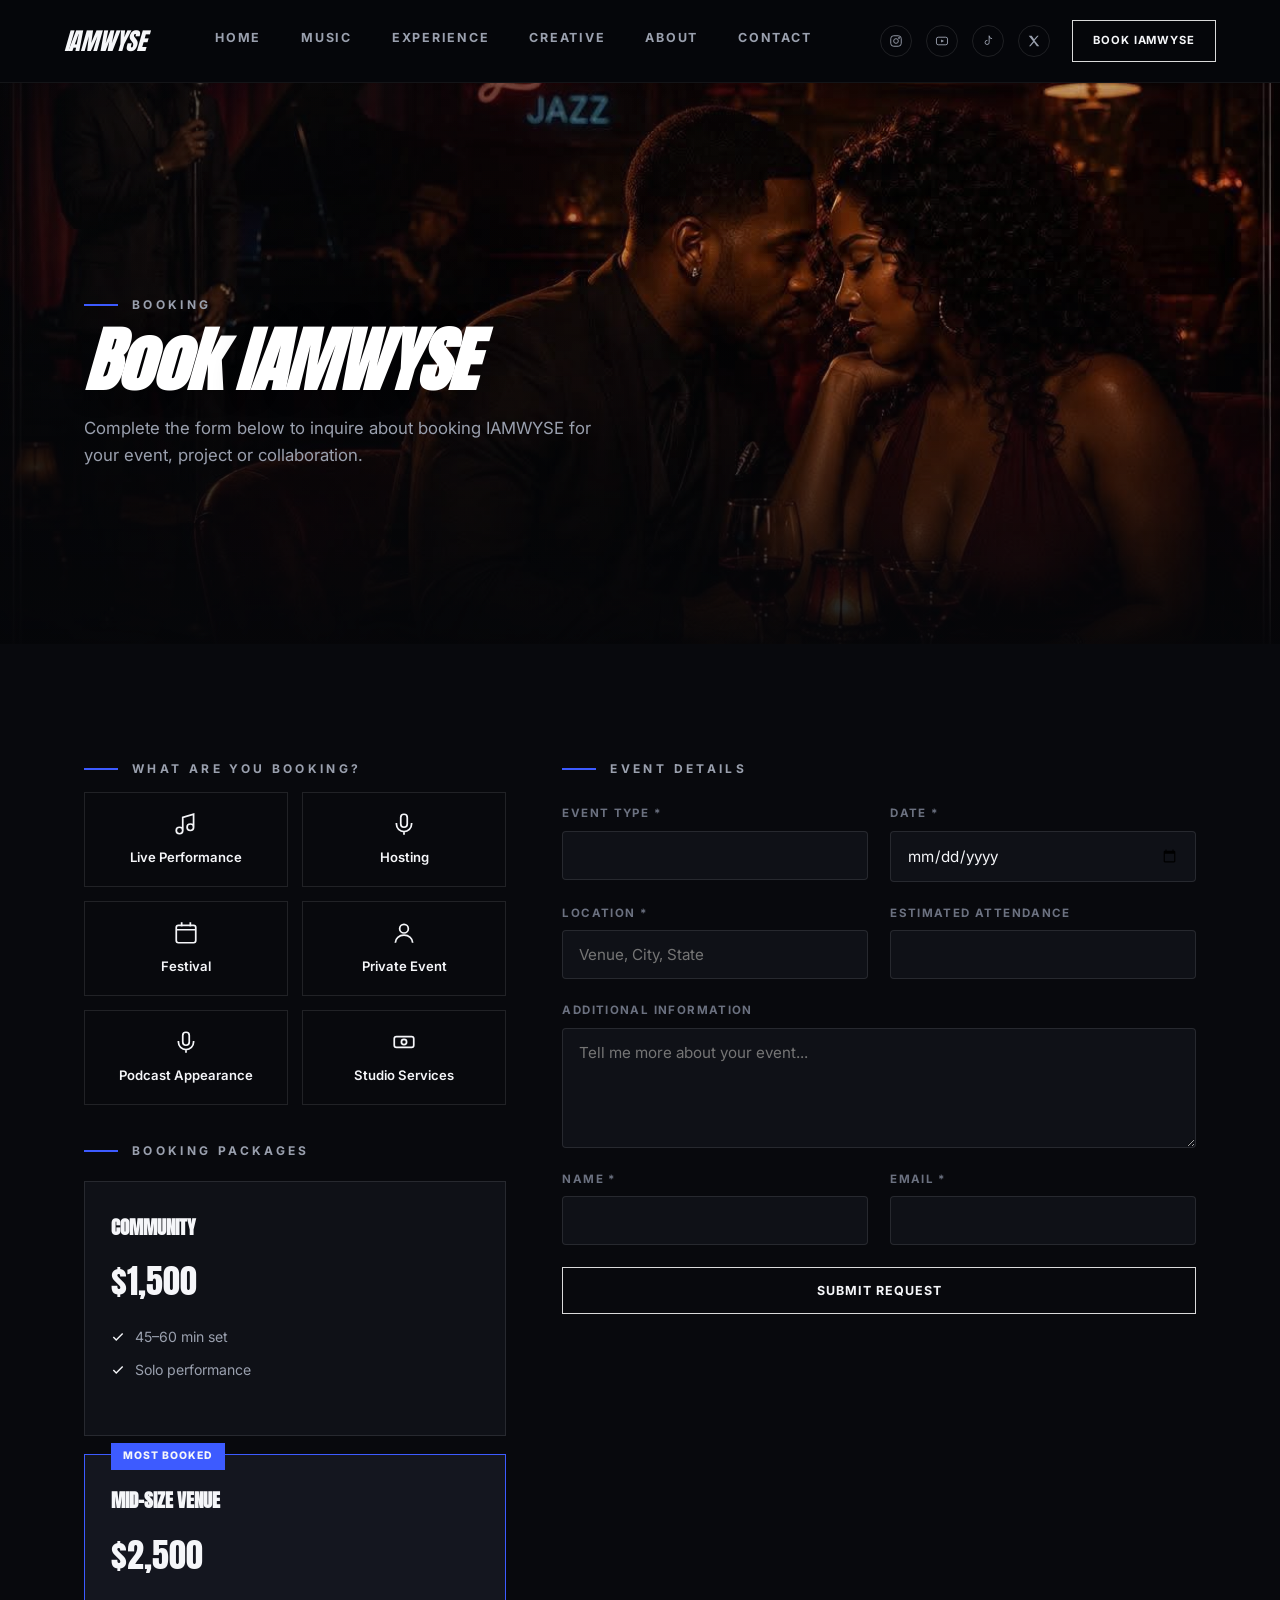
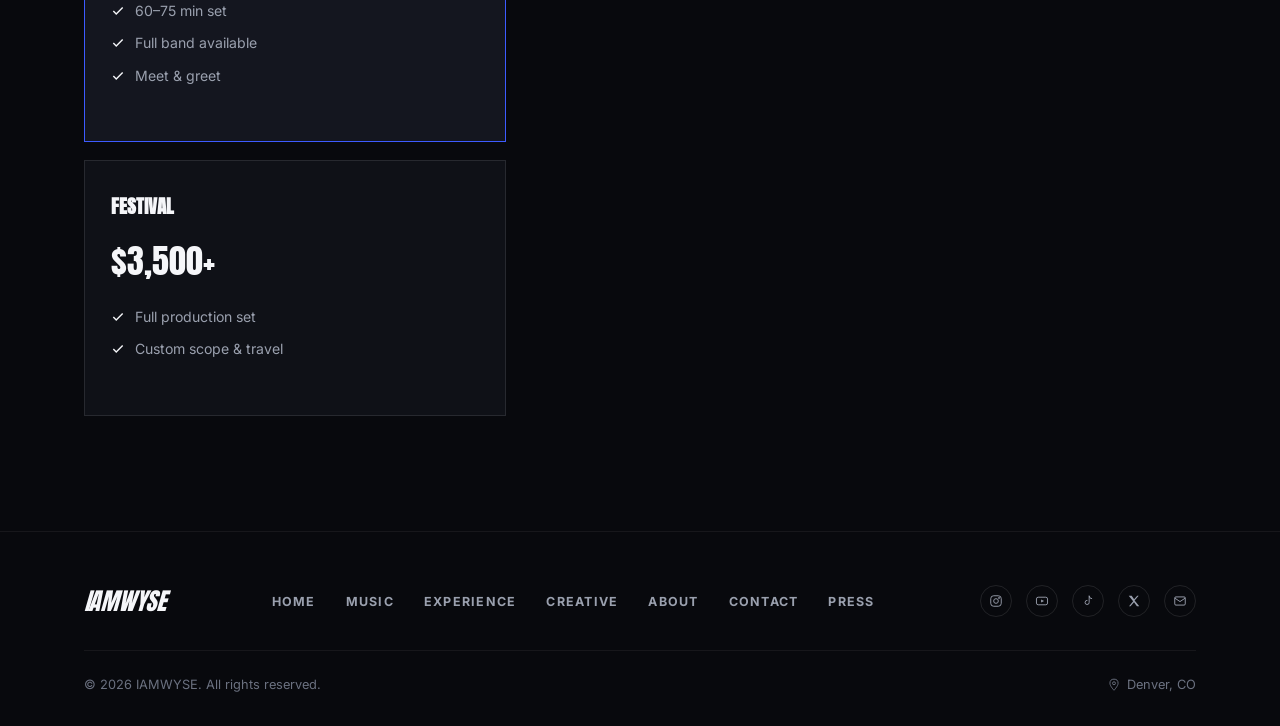
==== book.html @ 58790335 "Initial commit: IAMWYSE artist website Static multi-page site (Home, Music, About, Experience, Creat" ====
<!doctype html>
<html lang="en">
<head>
<meta charset="UTF-8">
<meta name="viewport" content="width=device-width, initial-scale=1.0">
<title>Book IAMWYSE</title>
<meta name="description" content="Complete the form to inquire about booking IAMWYSE for your event, project or collaboration.">
<link rel="preconnect" href="https://fonts.googleapis.com">
<link rel="preconnect" href="https://fonts.gstatic.com" crossorigin>
<link href="https://fonts.googleapis.com/css2?family=Anton&family=Permanent+Marker&family=Inter:wght@400;500;600;700;800&display=swap" rel="stylesheet">
<link rel="stylesheet" href="css/style.css">
<style>:root{--photo-filter: contrast(1.08) saturate(0.85) brightness(0.92) sepia(0.05);}</style>
</head>
<body>

<header class="site-header">
  <a href="index.html" class="logo">IAMWYSE</a>
  <nav class="nav-primary">
    <a href="index.html">Home</a>
    <a href="music.html">Music</a>
    <a href="experience.html">Experience</a>
    <a href="creative.html">Creative</a>
    <a href="about.html">About</a>
    <a href="contact.html">Contact</a>
  </nav>
  <div class="nav-side">
    <div class="nav-social hide-mobile">
      <a href="https://www.instagram.com/iamwyseofficial" aria-label="Instagram" target="_blank" rel="noopener"><svg viewBox="0 0 24 24" fill="none" stroke="currentColor" stroke-width="1.6"><rect x="3" y="3" width="18" height="18" rx="5"/><circle cx="12" cy="12" r="4"/><circle cx="17.2" cy="6.8" r="1"/></svg></a>
      <a href="https://www.youtube.com/@iamwyseofficial" aria-label="YouTube" target="_blank" rel="noopener"><svg viewBox="0 0 24 24" fill="none" stroke="currentColor" stroke-width="1.6"><rect x="2.5" y="5.5" width="19" height="13" rx="3"/><path d="M10.5 9.3v5.4l5-2.7-5-2.7z" fill="currentColor" stroke="none"/></svg></a>
      <a href="https://www.tiktok.com/@awysevision" aria-label="TikTok" target="_blank" rel="noopener"><svg viewBox="0 0 24 24" fill="none" stroke="currentColor" stroke-width="1.6"><path d="M14 3v11.5a3.5 3.5 0 1 1-3-3.46M14 3a5 5 0 0 0 5 5"/></svg></a><a href="https://x.com/likewysepro" aria-label="X (Twitter)" target="_blank" rel="noopener"><svg viewBox="0 0 24 24" fill="currentColor"><path d="M3 3l7.5 9.5L3.5 21H6l6-6.8L17 21h4l-8-10L20 3h-2.5l-5.3 6L8 3H3z"/></svg></a>
    </div>
    <a href="book.html" class="btn btn--sm hide-mobile">Book IAMWYSE</a>
    <button class="nav-toggle" aria-label="Toggle menu"><span></span><span></span><span></span></button>
  </div>
</header>

<nav class="mobile-nav">
  <a href="index.html">Home</a>
  <a href="music.html">Music</a>
  <a href="experience.html">Experience</a>
  <a href="creative.html">Creative</a>
  <a href="about.html">About</a>
  <a href="contact.html">Contact</a>
  <a href="book.html">Book IAMWYSE</a>
</nav>

<section class="hero hero--page">
  <div class="hero__bg">
    <video autoplay muted loop playsinline poster="assets/img/album-lounge-sessions.jpg">
      <source src="assets/video/hero-reel-03.mp4" type="video/mp4">
    </video>
  </div>
  <div class="hero__content">
    <div class="eyebrow">Booking</div>
    <h1 class="hero__logo" style="font-size:clamp(2.4rem,6.4vw,4.4rem);">Book <span class="accent">IAMWYSE</span></h1>
    <p class="hero__copy">Complete the form below to inquire about booking IAMWYSE for your event, project or collaboration.</p>
  </div>
</section>

<section>
  <div class="container" style="display:grid;grid-template-columns:0.8fr 1.2fr;gap:56px;">
    <div class="reveal">
      <div class="eyebrow">What Are You Booking?</div>
      <div class="checkbox-grid" style="grid-template-columns:repeat(2,1fr);margin-bottom:36px;">
        <label class="check-card"><input type="checkbox" name="booktype" value="live"><svg viewBox="0 0 24 24" fill="none" stroke="currentColor" stroke-width="1.6"><path d="M9 18V6l10-3v12M9 18a3 3 0 1 1-6 0 3 3 0 0 1 6 0zm10-3a3 3 0 1 1-6 0 3 3 0 0 1 6 0z"/></svg>Live Performance</label>
        <label class="check-card"><input type="checkbox" name="booktype" value="hosting"><svg viewBox="0 0 24 24" fill="none" stroke="currentColor" stroke-width="1.6"><path d="M12 15a3 3 0 0 0 3-3V6a3 3 0 1 0-6 0v6a3 3 0 0 0 3 3zM19 11v1a7 7 0 0 1-14 0v-1M12 19v3"/></svg>Hosting</label>
        <label class="check-card"><input type="checkbox" name="booktype" value="festival"><svg viewBox="0 0 24 24" fill="none" stroke="currentColor" stroke-width="1.6"><path d="M8 2v4M16 2v4M3 9h18M5 5h14a2 2 0 0 1 2 2v12a2 2 0 0 1-2 2H5a2 2 0 0 1-2-2V7a2 2 0 0 1 2-2z"/></svg>Festival</label>
        <label class="check-card"><input type="checkbox" name="booktype" value="private"><svg viewBox="0 0 24 24" fill="none" stroke="currentColor" stroke-width="1.6"><path d="M4 21c0-4 3.5-7 8-7s8 3 8 7M12 12a4 4 0 1 0 0-8 4 4 0 0 0 0 8z"/></svg>Private Event</label>
        <label class="check-card"><input type="checkbox" name="booktype" value="podcast"><svg viewBox="0 0 24 24" fill="none" stroke="currentColor" stroke-width="1.6"><path d="M12 15a3 3 0 0 0 3-3V6a3 3 0 1 0-6 0v6a3 3 0 0 0 3 3zM19 11v1a7 7 0 0 1-14 0v-1M12 19v3"/></svg>Podcast Appearance</label>
        <label class="check-card"><input type="checkbox" name="booktype" value="studio"><svg viewBox="0 0 24 24" fill="none" stroke="currentColor" stroke-width="1.6"><rect x="3" y="7" width="18" height="10" rx="2"/><circle cx="12" cy="12" r="2.4"/></svg>Studio Services</label>
      </div>

      <div class="eyebrow">Booking Packages</div>
      <div style="display:flex;flex-direction:column;gap:18px;margin-top:20px;">
        <div class="package-card">
          <h3>Community</h3>
          <div class="price">$1,500</div>
          <ul>
            <li><svg viewBox="0 0 24 24" fill="none" stroke="currentColor" stroke-width="2.4"><path d="M20 6L9 17l-5-5"/></svg>45–60 min set</li>
            <li><svg viewBox="0 0 24 24" fill="none" stroke="currentColor" stroke-width="2.4"><path d="M20 6L9 17l-5-5"/></svg>Solo performance</li>
          </ul>
        </div>
        <div class="package-card is-featured">
          <h3>Mid-Size Venue</h3>
          <div class="price">$2,500</div>
          <ul>
            <li><svg viewBox="0 0 24 24" fill="none" stroke="currentColor" stroke-width="2.4"><path d="M20 6L9 17l-5-5"/></svg>60–75 min set</li>
            <li><svg viewBox="0 0 24 24" fill="none" stroke="currentColor" stroke-width="2.4"><path d="M20 6L9 17l-5-5"/></svg>Full band available</li>
            <li><svg viewBox="0 0 24 24" fill="none" stroke="currentColor" stroke-width="2.4"><path d="M20 6L9 17l-5-5"/></svg>Meet &amp; greet</li>
          </ul>
        </div>
        <div class="package-card">
          <h3>Festival</h3>
          <div class="price">$3,500+</div>
          <ul>
            <li><svg viewBox="0 0 24 24" fill="none" stroke="currentColor" stroke-width="2.4"><path d="M20 6L9 17l-5-5"/></svg>Full production set</li>
            <li><svg viewBox="0 0 24 24" fill="none" stroke="currentColor" stroke-width="2.4"><path d="M20 6L9 17l-5-5"/></svg>Custom scope &amp; travel</li>
          </ul>
        </div>
      </div>
    </div>

    <div class="reveal reveal-delay-1">
      <form class="form-grid" data-demo-form>
        <div class="field full" style="margin-bottom:4px;"><span class="eyebrow" style="margin-bottom:0;">Event Details</span></div>
        <div class="field"><label>Event Type *</label><input type="text" required></div>
        <div class="field"><label>Date *</label><input type="date" required></div>
        <div class="field"><label>Location *</label><input type="text" placeholder="Venue, City, State" required></div>
        <div class="field"><label>Estimated Attendance</label><input type="number" min="0"></div>
        <div class="field full"><label>Additional Information</label><textarea placeholder="Tell me more about your event..."></textarea></div>
        <div class="field"><label>Name *</label><input type="text" required></div>
        <div class="field"><label>Email *</label><input type="email" required></div>
        <div class="field full">
          <button type="submit" class="btn btn--solid btn--wide">Submit Request</button>
          <p class="form-note" style="display:none;margin-top:14px;font-size:0.85rem;color:var(--text-dim);"></p>
        </div>
      </form>
    </div>
  </div>
</section>

<footer class="site-footer">
  <div class="container">
    <div class="site-footer__top">
      <a href="index.html" class="logo">IAMWYSE</a>
      <ul class="footer-nav">
        <li><a href="index.html">Home</a></li>
        <li><a href="music.html">Music</a></li>
        <li><a href="experience.html">Experience</a></li>
        <li><a href="creative.html">Creative</a></li>
        <li><a href="about.html">About</a></li>
        <li><a href="contact.html">Contact</a></li>
        <li><a href="press.html">Press</a></li>
      </ul>
      <div class="nav-social">
        <a href="https://www.instagram.com/iamwyseofficial" aria-label="Instagram" target="_blank" rel="noopener"><svg viewBox="0 0 24 24" fill="none" stroke="currentColor" stroke-width="1.6"><rect x="3" y="3" width="18" height="18" rx="5"/><circle cx="12" cy="12" r="4"/><circle cx="17.2" cy="6.8" r="1"/></svg></a>
        <a href="https://www.youtube.com/@iamwyseofficial" aria-label="YouTube" target="_blank" rel="noopener"><svg viewBox="0 0 24 24" fill="none" stroke="currentColor" stroke-width="1.6"><rect x="2.5" y="5.5" width="19" height="13" rx="3"/><path d="M10.5 9.3v5.4l5-2.7-5-2.7z" fill="currentColor" stroke="none"/></svg></a>
        <a href="https://www.tiktok.com/@awysevision" aria-label="TikTok" target="_blank" rel="noopener"><svg viewBox="0 0 24 24" fill="none" stroke="currentColor" stroke-width="1.6"><path d="M14 3v11.5a3.5 3.5 0 1 1-3-3.46M14 3a5 5 0 0 0 5 5"/></svg></a><a href="https://x.com/likewysepro" aria-label="X (Twitter)" target="_blank" rel="noopener"><svg viewBox="0 0 24 24" fill="currentColor"><path d="M3 3l7.5 9.5L3.5 21H6l6-6.8L17 21h4l-8-10L20 3h-2.5l-5.3 6L8 3H3z"/></svg></a>
        <a href="mailto:iamwyseofficial@outlook.com" aria-label="Email"><svg viewBox="0 0 24 24" fill="none" stroke="currentColor" stroke-width="1.6"><rect x="3" y="5" width="18" height="14" rx="2"/><path d="M3 7l9 6 9-6"/></svg></a>
      </div>
    </div>
    <div class="site-footer__bottom">
      <span>&copy; 2026 IAMWYSE. All rights reserved.</span>
      <span class="loc"><svg viewBox="0 0 24 24" fill="none" stroke="currentColor" stroke-width="1.6"><path d="M12 21s7-7.2 7-12a7 7 0 1 0-14 0c0 4.8 7 12 7 12z"/><circle cx="12" cy="9" r="2.5"/></svg> Denver, CO</span>
    </div>
  </div>
</footer>

<script src="js/main.js"></script>
</body>
</html>
---- css/style.css ----
/* ==========================================================================
   IAMWYSE — Shared Stylesheet
   ========================================================================== */

:root {
  --bg: #08090d;
  --bg-alt: #0f1117;
  --bg-raised: #14161f;
  --line: rgba(255, 255, 255, 0.1);
  --line-soft: rgba(255, 255, 255, 0.06);
  --text: #f5f6f9;
  --text-muted: #9aa0ae;
  --text-dim: #6b7180;
  --accent: #3d5bff;
  --accent-bright: #5c78ff;
  --accent-dim: #23336b;
  --accent-glow: rgba(61, 91, 255, 0.35);
  --white-soft: #eceef3;

  --font-display: "Anton", "Arial Narrow Bold", sans-serif;
  --font-script: "Permanent Marker", cursive;
  --font-body: "Inter", -apple-system, BlinkMacSystemFont, "Segoe UI", sans-serif;

  --container: 1240px;
  --pad: clamp(20px, 5vw, 64px);
  --section-pad: clamp(64px, 9vw, 120px);
  --radius: 4px;

  --ease: cubic-bezier(0.22, 1, 0.36, 1);
}

/* ---------- Reset ---------- */
* , *::before, *::after { box-sizing: border-box; }
html { scroll-behavior: smooth; }
body {
  margin: 0;
  background: var(--bg);
  color: var(--text);
  font-family: var(--font-body);
  font-size: 16px;
  line-height: 1.6;
  -webkit-font-smoothing: antialiased;
}
img { max-width: 100%; display: block; }
a { color: inherit; text-decoration: none; }
ul { list-style: none; margin: 0; padding: 0; }
h1, h2, h3, h4, h5, p { margin: 0; }
button { font-family: inherit; cursor: pointer; }
input, textarea, select { font-family: inherit; }

.container {
  max-width: var(--container);
  margin-inline: auto;
  padding-inline: var(--pad);
}

.eyebrow {
  display: flex;
  align-items: center;
  gap: 14px;
  font-family: var(--font-body);
  font-weight: 700;
  font-size: 0.75rem;
  letter-spacing: 0.28em;
  text-transform: uppercase;
  color: var(--text-muted);
  margin-bottom: 14px;
}
.eyebrow::before {
  content: "";
  width: 34px;
  height: 2px;
  background: var(--accent);
  display: inline-block;
}

.accent { color: inherit; }

.section-head {
  max-width: 640px;
  margin-bottom: 48px;
}
.section-head h2 {
  font-family: var(--font-display);
  font-weight: 400;
  font-size: clamp(2rem, 4.2vw, 3.2rem);
  letter-spacing: 0.01em;
  text-transform: uppercase;
  line-height: 1.05;
}
.section-head p {
  margin-top: 16px;
  color: var(--text-muted);
  font-size: 1.05rem;
  max-width: 560px;
}
.section-head.center { margin-inline: auto; text-align: center; }
.section-head.center .eyebrow { justify-content: center; }
.section-head.center .eyebrow::before { display: none; }
.section-head.split {
  display: flex;
  justify-content: space-between;
  align-items: flex-end;
  gap: 32px;
  max-width: none;
}

/* ---------- Buttons ---------- */
.btn {
  position: relative;
  isolation: isolate;
  display: inline-flex;
  align-items: center;
  justify-content: center;
  gap: 10px;
  padding: 15px 30px;
  border: 1px solid rgba(255,255,255,0.85);
  color: var(--text);
  font-weight: 700;
  font-family: var(--font-body);
  font-size: 0.78rem;
  letter-spacing: 0.08em;
  text-transform: uppercase;
  background: transparent;
  border-radius: 0;
  overflow: hidden;
  transition: color 0.35s var(--ease), transform 0.35s var(--ease), box-shadow 0.35s var(--ease), border-color 0.35s var(--ease);
  white-space: nowrap;
}
.btn::before {
  content: "";
  position: absolute;
  inset: 0;
  z-index: -1;
  background: #fff;
  transform: scaleX(0);
  transform-origin: left;
  transition: transform 0.45s var(--ease);
}
.btn:hover {
  color: #08090d;
  border-color: #fff;
  transform: translateY(-2px);
  box-shadow: 0 10px 30px -10px rgba(0,0,0,0.4);
}
.btn:hover::before { transform: scaleX(1); }
.btn--solid {
  background: transparent;
  border-color: rgba(255,255,255,0.85);
}
.btn--solid::before { background: #fff; }
.btn--solid:hover { color: #08090d; border-color: #fff; }
.btn--ghost-white { border-color: rgba(255,255,255,0.85); }
.btn--sm { padding: 11px 20px; font-size: 0.7rem; }
.btn--wide { width: 100%; }
.btn svg { width: 13px; height: 13px; flex-shrink: 0; }

.link-arrow {
  display: inline-flex;
  align-items: center;
  gap: 8px;
  font-size: 0.78rem;
  font-weight: 700;
  letter-spacing: 0.14em;
  text-transform: uppercase;
  color: var(--text);
  border-bottom: 1px solid transparent;
  transition: gap 0.3s var(--ease), color 0.3s var(--ease), border-color 0.3s var(--ease);
}
.link-arrow:hover { gap: 12px; color: var(--text); border-color: var(--text); }

/* ---------- Header / Nav ---------- */
.site-header {
  position: fixed;
  top: 0; left: 0; right: 0;
  z-index: 200;
  display: flex;
  align-items: center;
  justify-content: space-between;
  padding: 20px var(--pad);
  background: #05060a;
  border-bottom: 1px solid var(--line-soft);
  transition: padding 0.4s var(--ease);
}
.site-header.is-scrolled {
  padding-block: 14px;
}
.logo {
  font-family: var(--font-display);
  font-size: 1.5rem;
  letter-spacing: -0.01em;
  font-style: italic;
  transform: skewX(-2deg);
  display: flex;
  align-items: center;
  gap: 10px;
  z-index: 210;
}
.logo img { height: 30px; width: auto; }

.nav-primary {
  display: flex;
  align-items: center;
  gap: 40px;
}
.nav-primary a {
  font-size: 0.78rem;
  font-weight: 700;
  letter-spacing: 0.14em;
  text-transform: uppercase;
  color: var(--text-muted);
  padding-bottom: 4px;
  border-bottom: 2px solid transparent;
  transition: color 0.3s var(--ease), border-color 0.3s var(--ease);
}
.nav-primary a:hover,
.nav-primary a.is-active { color: var(--text); border-color: var(--accent); }

.nav-side {
  display: flex;
  align-items: center;
  gap: 22px;
}
.nav-social {
  display: flex;
  align-items: center;
  gap: 14px;
}
.nav-social a {
  width: 32px; height: 32px;
  display: flex; align-items: center; justify-content: center;
  border: 1px solid var(--line);
  border-radius: 50%;
  color: var(--text-muted);
  transition: all 0.3s var(--ease);
}
.nav-social a:hover { color: var(--text); border-color: var(--accent); background: var(--accent-dim); }
.nav-social svg { width: 14px; height: 14px; }

.nav-toggle {
  display: none;
  flex-direction: column;
  justify-content: center;
  gap: 5px;
  width: 40px; height: 40px;
  background: none;
  border: none;
  z-index: 210;
}
.nav-toggle span {
  display: block;
  width: 24px; height: 2px;
  background: var(--text);
  transition: transform 0.3s var(--ease), opacity 0.3s var(--ease);
}
.nav-toggle.is-open span:nth-child(1) { transform: translateY(7px) rotate(45deg); }
.nav-toggle.is-open span:nth-child(2) { opacity: 0; }
.nav-toggle.is-open span:nth-child(3) { transform: translateY(-7px) rotate(-45deg); }

/* ---------- Hero ---------- */
.hero {
  position: relative;
  min-height: 100vh;
  display: flex;
  align-items: flex-end;
  overflow: hidden;
  color: #fff;
}
.hero__bg {
  position: absolute;
  inset: 0;
  z-index: 0;
}
.hero__bg video,
.hero__bg img {
  position: absolute;
  inset: 0;
  width: 100%; height: 100%;
  object-fit: cover;
  object-position: center 18%;
}
.hero__bg::after {
  content: "";
  position: absolute;
  inset: 0;
  background:
    linear-gradient(to top, rgba(5,6,9,0.95) 0%, rgba(5,6,9,0.42) 38%, rgba(5,6,9,0.05) 60%, rgba(5,6,9,0.35) 100%),
    linear-gradient(100deg, rgba(5,6,9,0.75) 0%, rgba(5,6,9,0.3) 38%, transparent 62%);
}
.hero__content {
  position: relative;
  z-index: 2;
  width: 100%;
  padding: 220px var(--pad) 70px;
  max-width: var(--container);
  margin-inline: auto;
}
.hero__logo {
  font-family: var(--font-display);
  font-size: clamp(3.4rem, 10vw, 7.4rem);
  line-height: 0.92;
  letter-spacing: -0.01em;
  font-style: italic;
  transform: skewX(-2deg);
  transform-origin: left;
  text-shadow: 0 2px 24px rgba(0,0,0,0.35);
}
.hero__tag {
  display: flex;
  gap: 18px;
  margin-top: 14px;
  font-size: 0.85rem;
  font-weight: 700;
  letter-spacing: 0.32em;
  text-transform: uppercase;
  color: var(--white-soft);
}
.hero__type {
  margin-top: 26px;
  font-size: clamp(1.1rem, 2vw, 1.5rem);
  font-weight: 600;
  color: var(--white-soft);
}
.hero__type-text { color: var(--text); }
.hero__type-caret {
  display: inline-block;
  width: 2px;
  height: 1em;
  background: var(--white-soft);
  margin-left: 3px;
  vertical-align: -0.15em;
  animation: caret-blink 0.9s steps(1) infinite;
}
@keyframes caret-blink { 50% { opacity: 0; } }

.hero__copy {
  margin-top: 22px;
  max-width: 540px;
  color: var(--text-muted);
  font-size: 1.05rem;
}
.hero__cta {
  margin-top: 36px;
  display: flex;
  flex-wrap: wrap;
  gap: 18px;
}
.hero__phone {
  display: inline-flex;
  align-items: center;
  gap: 10px;
}
.hero__scroll {
  position: absolute;
  bottom: 28px;
  left: 50%;
  transform: translateX(-50%);
  z-index: 3;
  color: var(--text-muted);
  animation: bob 2.2s ease-in-out infinite;
}
@keyframes bob { 0%,100% { transform: translate(-50%, 0); } 50% { transform: translate(-50%, 8px); } }

.hero__badges {
  position: absolute;
  right: var(--pad);
  top: 34%;
  z-index: 2;
  display: flex;
  flex-direction: column;
  gap: 14px;
  max-width: 250px;
}
.badge-card {
  background: rgba(8,9,13,0.72);
  backdrop-filter: blur(6px);
  border: 1px solid var(--line);
  border-left: 3px solid var(--accent);
  padding: 14px 18px;
  font-size: 0.82rem;
}
.badge-card strong {
  display: block;
  font-size: 0.85rem;
  letter-spacing: 0.02em;
  margin-bottom: 3px;
}
.badge-card span { color: var(--text-muted); }

.hero--page {
  min-height: 70vh;
  align-items: center;
}
.hero--page .hero__content { padding-top: 180px; padding-bottom: 60px; }

.hero__meta-top {
  position: absolute;
  top: 130px;
  right: var(--pad);
  z-index: 2;
  text-align: right;
  font-family: var(--font-script);
  font-size: 1.4rem;
  line-height: 1.35;
  color: var(--white-soft);
  text-shadow: 0 2px 14px rgba(0,0,0,0.5);
}
.hero__location-tag {
  position: absolute;
  bottom: 40px;
  right: var(--pad);
  z-index: 2;
  display: flex;
  align-items: center;
  gap: 8px;
  font-size: 0.78rem;
  font-weight: 700;
  letter-spacing: 0.14em;
  text-transform: uppercase;
  color: var(--white-soft);
}
.hero__location-tag svg { width: 14px; height: 14px; color: var(--white-soft); }

/* ---------- Light section (Journey band) ---------- */
.section-light {
  background: #efece4;
  color: #17181c;
}
.section-light .eyebrow { color: #6b6656; }
.section-light .eyebrow::before { background: var(--accent); }
.section-light .section-head p { color: #5a5646; }
.section-light .timeline__line { background: rgba(0,0,0,0.14); }
.section-light .timeline__dot { background: #efece4; border-color: var(--accent); }
.section-light .timeline__item h4 { color: #17181c; }
.section-light .timeline__item p { color: #5a5646; }
.section-light .btn { color: #17181c; border-color: var(--accent); }
.section-light .btn:hover { color: #fff; }

/* ---------- Photo nav card (Home quick-links) ---------- */
.photo-nav-card {
  position: relative;
  display: block;
  overflow: hidden;
  aspect-ratio: 3/4;
  border: 1px solid var(--line);
}
.photo-nav-card img {
  position: absolute; inset: 0;
  width: 100%; height: 100%; object-fit: cover;
  filter: var(--photo-filter);
  transition: transform 0.6s var(--ease);
}
.photo-nav-card:hover img { transform: scale(1.08); }
.photo-nav-card::after {
  content: "";
  position: absolute; inset: 0;
  background: linear-gradient(to top, rgba(5,6,9,0.95) 0%, rgba(5,6,9,0.55) 32%, rgba(5,6,9,0.05) 60%);
}
.photo-nav-card__body {
  position: absolute; left: 0; right: 0; bottom: 0;
  z-index: 1;
  padding: 24px;
}
.photo-nav-card__body h3 { font-family: var(--font-display); text-transform: uppercase; font-size: 1.3rem; margin-bottom: 6px; }
.photo-nav-card__body p { color: var(--text-muted); font-size: 0.86rem; margin-bottom: 14px; }

/* ---------- Marquee ---------- */
.marquee {
  background: var(--accent);
  color: #05060a;
  overflow: hidden;
  white-space: nowrap;
  padding: 14px 0;
  position: relative;
  z-index: 5;
}
.marquee__track {
  display: inline-flex;
  animation: marquee 32s linear infinite;
}
.marquee__track span {
  display: inline-flex;
  align-items: center;
  font-weight: 800;
  font-size: 0.95rem;
  letter-spacing: 0.08em;
  text-transform: uppercase;
  padding-inline: 18px;
}
.marquee__track span::after {
  content: "\2726";
  margin-left: 18px;
  opacity: 0.7;
}
@keyframes marquee {
  from { transform: translateX(0); }
  to { transform: translateX(-50%); }
}

/* ---------- Sections ---------- */
section { padding-block: var(--section-pad); }
.section-alt { background: var(--bg-alt); }
.section-border-t { border-top: 1px solid var(--line-soft); }

/* Reveal */
.reveal { opacity: 0; transform: translateY(28px); transition: opacity 0.8s var(--ease), transform 0.8s var(--ease); }
.reveal.is-visible { opacity: 1; transform: none; }
.reveal-delay-1 { transition-delay: 0.08s; }
.reveal-delay-2 { transition-delay: 0.16s; }
.reveal-delay-3 { transition-delay: 0.24s; }
.reveal-delay-4 { transition-delay: 0.32s; }
@media (prefers-reduced-motion: reduce) {
  .reveal { opacity: 1; transform: none; transition: none; }
}

/* ---------- Latest Release ---------- */
.release {
  display: grid;
  grid-template-columns: 1.1fr 0.9fr 0.7fr;
  gap: 56px;
  align-items: center;
}
.release__art { position: relative; }
.release__art img {
  width: 100%;
  aspect-ratio: 1/1;
  object-fit: cover;
  border: 1px solid var(--line);
  box-shadow: 0 40px 80px -30px rgba(0,0,0,0.7);
}
.release h3 {
  font-family: var(--font-display);
  font-size: clamp(1.9rem, 3.4vw, 2.6rem);
  text-transform: uppercase;
}
.release__meta {
  margin-top: 8px;
  color: var(--white-soft);
  font-weight: 700;
  font-size: 0.8rem;
  letter-spacing: 0.16em;
  text-transform: uppercase;
}
.release p.desc { margin-top: 18px; color: var(--text-muted); }
.release .btn { margin-top: 26px; }
.platform-list h4 {
  font-size: 0.75rem;
  letter-spacing: 0.2em;
  text-transform: uppercase;
  color: var(--text-dim);
  margin-bottom: 18px;
}
.platform-list ul { display: flex; flex-direction: column; gap: 16px; }
.platform-list a {
  display: flex; align-items: center; gap: 12px;
  font-weight: 600;
  transition: color 0.3s var(--ease), transform 0.3s var(--ease);
}
.platform-list a:hover { color: var(--text); transform: translateX(4px); }
.platform-list svg { width: 20px; height: 20px; flex-shrink: 0; color: var(--text); }

/* ---------- About / photo + text ---------- */
.split-feature {
  display: grid;
  grid-template-columns: 0.85fr 1.15fr;
  gap: 0;
  align-items: stretch;
}
.split-feature__photo { position: relative; overflow: hidden; min-height: 420px; }
.split-feature__photo img {
  width: 100%; height: 100%; object-fit: cover;
  filter: var(--photo-filter);
}
.split-feature__body {
  background: var(--bg-alt);
  padding: clamp(32px, 5vw, 72px);
  display: flex;
  flex-direction: column;
  justify-content: center;
  gap: 18px;
}
.split-feature__body h2 {
  font-family: var(--font-display);
  font-size: clamp(1.9rem, 3.6vw, 2.8rem);
  text-transform: uppercase;
}
.split-feature__body p { color: var(--text-muted); }
.split-feature__stat {
  margin-left: auto;
  padding-left: 28px;
  border-left: 1px solid var(--line);
  font-family: var(--font-display);
  text-transform: uppercase;
  font-size: 1rem;
  letter-spacing: 0.04em;
  line-height: 1.6;
  color: var(--text);
  align-self: center;
}
.split-feature--stat { grid-template-columns: 0.75fr 1fr 0.55fr; }
.split-feature--stat .split-feature__body { padding-right: 12px; }
@media (max-width: 1080px) {
  .split-feature--stat { grid-template-columns: 1fr; }
  .split-feature__stat { margin: 0; padding: 20px 0 0; border-left: none; border-top: 1px solid var(--line); }
}

/* ---------- Card Grids ---------- */
.grid-4 { display: grid; grid-template-columns: repeat(4, 1fr); gap: 24px; }
.grid-3 { display: grid; grid-template-columns: repeat(3, 1fr); gap: 28px; }
.grid-2 { display: grid; grid-template-columns: repeat(2, 1fr); gap: 28px; }

.nav-card {
  border: 1px solid var(--line);
  padding: 30px 26px;
  background: var(--bg-alt);
  transition: transform 0.4s var(--ease), border-color 0.4s var(--ease), background 0.4s var(--ease);
}
.nav-card:hover { transform: translateY(-6px); border-color: var(--accent); background: var(--bg-raised); }
.nav-card__icon {
  width: 46px; height: 46px;
  display: flex; align-items: center; justify-content: center;
  border: 1px solid rgba(255,255,255,0.4);
  color: var(--text);
  margin-bottom: 22px;
  border-radius: 50%;
}
.nav-card h3 { font-family: var(--font-display); font-size: 1.3rem; text-transform: uppercase; margin-bottom: 8px; }
.nav-card p { color: var(--text-muted); font-size: 0.92rem; margin-bottom: 18px; }

.service-card {
  border: 1px solid var(--line);
  overflow: hidden;
  background: var(--bg-alt);
  transition: transform 0.4s var(--ease), border-color 0.4s var(--ease);
}
.service-card:hover { transform: translateY(-6px); border-color: var(--accent); }
.service-card__media { position: relative; aspect-ratio: 4/3; overflow: hidden; }
.service-card__media img { width: 100%; height: 100%; object-fit: cover; filter: var(--photo-filter); transition: transform 0.6s var(--ease); }
.service-card:hover .service-card__media img { transform: scale(1.06); }
.service-card__body { padding: 26px; }
.service-card__body h3 { font-family: var(--font-display); font-size: 1.35rem; text-transform: uppercase; margin-bottom: 10px; }
.service-card__body p { color: var(--text-muted); font-size: 0.94rem; margin-bottom: 16px; }

/* Bento feature grid */
.bento { display: grid; grid-template-columns: repeat(4, 1fr); grid-auto-rows: 220px; gap: 20px; }
.bento-item {
  position: relative;
  overflow: hidden;
  border: 1px solid var(--line);
  background: var(--bg-alt);
  padding: 22px;
  display: flex;
  flex-direction: column;
  justify-content: flex-end;
  transition: border-color 0.4s var(--ease), transform 0.4s var(--ease);
}
.bento-item:hover { border-color: var(--accent); transform: translateY(-4px); }
.bento-item--wide { grid-column: span 2; }
.bento-item--tall { grid-row: span 2; }
.bento-item--featured { grid-column: span 2; grid-row: span 2; }
.bento-item img { position: absolute; inset: 0; width: 100%; height: 100%; object-fit: cover; filter: var(--photo-filter); z-index: 0; opacity: 0.55; }
.bento-item::before {
  content: "";
  position: absolute; inset: 0;
  background: linear-gradient(to top, rgba(5,6,9,0.92), rgba(5,6,9,0.15));
  z-index: 1;
}
.bento-item__content { position: relative; z-index: 2; }
.bento-item__icon { width: 40px; height: 40px; margin-bottom: 14px; color: var(--text); }
.bento-item h3 { font-family: var(--font-display); text-transform: uppercase; font-size: 1.15rem; margin-bottom: 6px; }
.bento-item--featured h3 { font-size: 1.7rem; }
.bento-item p { color: var(--text-muted); font-size: 0.86rem; }

/* ---------- YouTube hover-to-play card ---------- */
.yt-hover-card {
  position: relative;
  overflow: hidden;
  aspect-ratio: 16/9;
  border: 1px solid var(--line);
  background: var(--bg-alt);
}
.yt-hover-card img {
  position: absolute; inset: 0;
  width: 100%; height: 100%; object-fit: cover;
  filter: var(--photo-filter);
  transition: opacity 0.3s var(--ease), transform 0.5s var(--ease);
  z-index: 1;
}
.yt-hover-card:hover img { transform: scale(1.04); }
.yt-hover-card__frame {
  position: absolute; inset: 0;
  width: 100%; height: 100%;
  border: 0;
  z-index: 2;
  pointer-events: none;
}
.yt-hover-card__content {
  position: absolute; inset: auto 0 0 0;
  z-index: 3;
  padding: 18px 20px;
  background: linear-gradient(to top, rgba(5,6,9,0.95), rgba(5,6,9,0.15) 70%, transparent);
  pointer-events: none;
  transition: opacity 0.3s var(--ease);
}
.yt-hover-card:hover .yt-hover-card__content { opacity: 0; }
.yt-hover-card__play {
  width: 44px; height: 44px;
  border: 1px solid rgba(255,255,255,0.7);
  border-radius: 50%;
  display: flex; align-items: center; justify-content: center;
  margin-bottom: 12px;
  color: #fff;
  transition: background 0.3s var(--ease), transform 0.3s var(--ease);
}
.yt-hover-card:hover .yt-hover-card__play { background: rgba(255,255,255,0.12); }
.yt-hover-card__play svg { width: 16px; height: 16px; margin-left: 2px; }
.yt-hover-card h3 { font-family: var(--font-display); text-transform: uppercase; font-size: 1.1rem; margin-bottom: 4px; }
.yt-hover-card p { color: var(--text-muted); font-size: 0.82rem; }
.yt-hover-card__link { position: absolute; inset: 0; z-index: 4; }
@media (prefers-reduced-motion: reduce) { .yt-hover-card__frame { display: none; } }

/* ---------- Testimonials / carousel ---------- */
.stars { display: flex; gap: 3px; color: var(--text); }
.stars svg { width: 16px; height: 16px; }
.rating-line { display: flex; align-items: center; gap: 12px; justify-content: center; margin-top: 10px; }
.rating-line strong { font-family: var(--font-display); font-size: 1.4rem; }

.carousel { overflow: hidden; margin-top: 48px; }
.carousel__track {
  display: flex;
  gap: 24px;
  overflow-x: auto;
  scroll-snap-type: x mandatory;
  padding-bottom: 12px;
  scrollbar-width: none;
}
.carousel__track::-webkit-scrollbar { display: none; }
.testi-card {
  scroll-snap-align: start;
  flex: 0 0 clamp(280px, 32vw, 380px);
  border: 1px solid var(--line);
  background: var(--bg-alt);
  padding: 30px;
  display: flex;
  flex-direction: column;
  gap: 18px;
}
.testi-card p.quote { color: var(--white-soft); font-size: 1rem; }
.testi-card .who { display: flex; align-items: center; gap: 12px; margin-top: auto; }
.testi-card .who .avatar {
  width: 40px; height: 40px; border-radius: 50%;
  background: var(--bg-raised);
  border: 1px solid var(--line);
  display: flex; align-items: center; justify-content: center;
  font-family: var(--font-display);
  color: var(--text);
}
.testi-card .who strong { display: block; font-size: 0.9rem; }
.testi-card .who span { color: var(--text-dim); font-size: 0.8rem; }
.carousel__controls { display: flex; gap: 14px; justify-content: center; margin-top: 30px; }
.carousel__btn {
  width: 42px; height: 42px;
  border: 1px solid var(--line);
  border-radius: 50%;
  display: flex; align-items: center; justify-content: center;
  transition: border-color 0.3s var(--ease), color 0.3s var(--ease);
}
.carousel__btn:hover { border-color: var(--text); color: var(--text); }

/* ---------- Why us list ---------- */
.why-list { display: grid; grid-template-columns: repeat(2, 1fr); gap: 28px 40px; margin-top: 40px; }
.why-item { display: flex; gap: 18px; }
.why-item__num {
  font-family: var(--font-display);
  font-size: 1.6rem;
  -webkit-text-stroke: 1px rgba(255,255,255,0.5);
  color: transparent;
  flex-shrink: 0;
  width: 46px;
}
.why-item h4 { font-size: 1.05rem; margin-bottom: 6px; text-transform: uppercase; letter-spacing: 0.02em; }
.why-item p { color: var(--text-muted); font-size: 0.92rem; }

/* ---------- Gallery ---------- */
.gallery-filters { display: flex; gap: 12px; flex-wrap: wrap; margin-bottom: 34px; }
.gallery-filters button {
  padding: 10px 20px;
  border: 1px solid var(--line);
  background: transparent;
  color: var(--text-muted);
  font-size: 0.72rem;
  letter-spacing: 0.12em;
  text-transform: uppercase;
  font-weight: 700;
  transition: all 0.3s var(--ease);
}
.gallery-filters button:hover { color: var(--text); border-color: var(--accent); }
.gallery-filters button.is-active { background: var(--accent); border-color: var(--accent); color: #fff; }
.gallery-grid { display: grid; grid-template-columns: repeat(3, 1fr); gap: 20px; }
.gallery-grid figure { position: relative; overflow: hidden; aspect-ratio: 1/1; border: 1px solid var(--line); }
.gallery-grid img { width: 100%; height: 100%; object-fit: cover; filter: var(--photo-filter); transition: transform 0.6s var(--ease); }
.gallery-grid figure:hover img { transform: scale(1.08); }
.gallery-grid figcaption {
  position: absolute; inset: auto 0 0 0;
  padding: 16px;
  background: linear-gradient(to top, rgba(5,6,9,0.92), transparent);
  font-size: 0.75rem;
  letter-spacing: 0.1em;
  text-transform: uppercase;
  font-weight: 700;
  color: var(--text);
}

/* ---------- FAQ Accordion ---------- */
.accordion { border-top: 1px solid var(--line); max-width: 820px; }
.accordion-item { border-bottom: 1px solid var(--line); }
.accordion-item__q {
  width: 100%;
  display: flex; align-items: center; justify-content: space-between;
  gap: 20px;
  padding: 26px 4px;
  background: none; border: none; color: var(--text);
  text-align: left;
  font-size: 1.05rem;
  font-weight: 600;
}
.accordion-item__q .plus {
  width: 26px; height: 26px; flex-shrink: 0;
  border: 1px solid rgba(255,255,255,0.5);
  border-radius: 50%;
  position: relative;
}
.accordion-item__q .plus::before,
.accordion-item__q .plus::after {
  content: "";
  position: absolute;
  background: var(--text);
  transition: transform 0.35s var(--ease);
}
.accordion-item__q .plus::before { left: 50%; top: 6px; bottom: 6px; width: 1.5px; transform: translateX(-50%); }
.accordion-item__q .plus::after { top: 50%; left: 6px; right: 6px; height: 1.5px; transform: translateY(-50%); }
.accordion-item.is-open .plus::before { transform: translateX(-50%) rotate(90deg); opacity: 0; }
.accordion-item__a {
  max-height: 0;
  overflow: hidden;
  transition: max-height 0.4s var(--ease);
}
.accordion-item__a div { padding: 0 4px 26px; color: var(--text-muted); max-width: 640px; }
.accordion-item.is-open .accordion-item__a { max-height: 260px; }

/* ---------- Timeline ---------- */
.timeline { position: relative; margin-top: 56px; }
.timeline__line { position: absolute; top: 14px; left: 0; right: 0; height: 1px; background: var(--line); }
.timeline__line-fill { position: absolute; top: 0; left: 0; height: 1px; background: var(--accent); width: 100%; }
.timeline__items { display: grid; grid-template-columns: repeat(5, 1fr); gap: 20px; position: relative; }
.timeline__item { position: relative; padding-top: 34px; }
.timeline__dot {
  position: absolute; top: 8px; left: 0;
  width: 13px; height: 13px; border-radius: 50%;
  background: var(--bg); border: 2px solid var(--accent);
}
.timeline__item h4 { font-family: var(--font-display); text-transform: uppercase; letter-spacing: 0.04em; margin-bottom: 8px; }
.timeline__item p { color: var(--text-muted); font-size: 0.86rem; }

/* ---------- Forms ---------- */
.form-grid { display: grid; grid-template-columns: 1fr 1fr; gap: 22px; }
.field { display: flex; flex-direction: column; gap: 8px; }
.field.full { grid-column: 1 / -1; }
.field label { font-size: 0.72rem; font-weight: 700; letter-spacing: 0.12em; text-transform: uppercase; color: var(--text-dim); }
.field input, .field select, .field textarea {
  background: var(--bg-alt);
  border: 1px solid var(--line);
  color: var(--text);
  padding: 14px 16px;
  font-size: 0.95rem;
  border-radius: var(--radius);
  transition: border-color 0.3s var(--ease);
}
.field input:focus, .field select:focus, .field textarea:focus { outline: none; border-color: var(--accent); }
.field textarea { resize: vertical; min-height: 120px; }
.checkbox-grid { display: grid; grid-template-columns: repeat(3, 1fr); gap: 14px; }
.check-card {
  border: 1px solid var(--line);
  padding: 18px 14px;
  text-align: center;
  cursor: pointer;
  transition: all 0.3s var(--ease);
  font-size: 0.82rem;
  font-weight: 600;
}
.check-card input { display: none; }
.check-card:hover { border-color: rgba(255,255,255,0.7); }
.check-card.is-checked { border-color: #fff; background: rgba(255,255,255,0.06); color: var(--text); }
.check-card svg { display: block; margin: 0 auto 10px; width: 26px; height: 26px; }

.pricing-table { width: 100%; border-collapse: collapse; margin-top: 20px; }
.pricing-table td { padding: 14px 4px; border-bottom: 1px solid var(--line-soft); font-size: 0.92rem; }
.pricing-table td:last-child { text-align: right; color: var(--text); font-weight: 700; }

.package-card {
  border: 1px solid var(--line);
  padding: 30px 26px;
  background: var(--bg-alt);
  transition: all 0.35s var(--ease);
}
.package-card.is-featured { border-color: var(--accent); background: var(--bg-raised); position: relative; }
.package-card.is-featured::before {
  content: "MOST BOOKED";
  position: absolute; top: -12px; left: 26px;
  background: var(--accent);
  font-size: 0.65rem; font-weight: 800; letter-spacing: 0.1em;
  padding: 5px 12px;
}
.package-card h3 { font-family: var(--font-display); text-transform: uppercase; font-size: 1.2rem; }
.package-card .price { font-family: var(--font-display); font-size: 2.1rem; color: var(--text); margin: 12px 0; }
.package-card ul { display: flex; flex-direction: column; gap: 10px; margin: 18px 0 24px; }
.package-card li { font-size: 0.88rem; color: var(--text-muted); display: flex; gap: 10px; align-items: center; }
.package-card li svg { width: 14px; height: 14px; color: var(--text); flex-shrink: 0; }

/* ---------- CTA / Newsletter ---------- */
.cta-band {
  position: relative;
  overflow: hidden;
  padding-block: 110px;
  text-align: center;
}
.cta-band__bg { position: absolute; inset: 0; z-index: 0; }
.cta-band__bg img { width: 100%; height: 100%; object-fit: cover; filter: var(--photo-filter); }
.cta-band__bg::after { content: ""; position: absolute; inset: 0; background: linear-gradient(to top, rgba(6,7,10,0.97), rgba(6,7,10,0.72)); }
.cta-band__content { position: relative; z-index: 1; max-width: 640px; margin-inline: auto; padding-inline: var(--pad); }
.cta-band h2 { font-family: var(--font-display); font-size: clamp(2.4rem, 6vw, 4rem); text-transform: uppercase; }
.cta-band .newsletter-form { margin-top: 30px; display: flex; gap: 12px; max-width: 460px; margin-inline: auto; }
.newsletter-form input {
  flex: 1;
  background: rgba(255,255,255,0.06);
  border: 1px solid var(--line);
  color: #fff;
  padding: 15px 18px;
  border-radius: var(--radius);
}
.newsletter-form input:focus { outline: none; border-color: var(--accent); }

/* Split CTA (stay connected style) */
.stay-connected {
  position: relative;
  overflow: hidden;
  padding-block: 90px;
}
.stay-connected__bg { position: absolute; inset: 0; z-index: 0; }
.stay-connected__bg img { width: 100%; height: 100%; object-fit: cover; filter: var(--photo-filter); }
.stay-connected__bg::after { content: ""; position: absolute; inset: 0; background: linear-gradient(100deg, rgba(6,7,10,0.96) 30%, rgba(6,7,10,0.55) 100%); }
.stay-connected__inner { position: relative; z-index: 1; display: flex; justify-content: space-between; align-items: center; gap: 40px; flex-wrap: wrap; }
.stay-connected h2 { font-family: var(--font-display); font-size: clamp(2.4rem, 5vw, 3.6rem); text-transform: uppercase; }
.stay-connected__form-wrap p { color: var(--text-muted); margin-bottom: 16px; }
.stay-connected .newsletter-form { max-width: 420px; }

/* ---------- Footer ---------- */
.site-footer { border-top: 1px solid var(--line-soft); padding-block: 50px 30px; background: var(--bg); }
.site-footer__top { display: flex; justify-content: space-between; align-items: center; flex-wrap: wrap; gap: 24px; padding-bottom: 30px; border-bottom: 1px solid var(--line-soft); }
.footer-nav { display: flex; gap: 30px; flex-wrap: wrap; }
.footer-nav a { font-size: 0.78rem; font-weight: 700; letter-spacing: 0.1em; text-transform: uppercase; color: var(--text-muted); }
.footer-nav a:hover { color: var(--text); }
.site-footer__bottom { display: flex; justify-content: space-between; align-items: center; padding-top: 24px; flex-wrap: wrap; gap: 14px; color: var(--text-dim); font-size: 0.8rem; }
.site-footer__bottom .loc { display: flex; align-items: center; gap: 6px; }
.site-footer__bottom svg { width: 14px; height: 14px; }

/* ---------- Utility ---------- */
.mt-0 { margin-top: 0 !important; }
.text-center { text-align: center; }
.show-mobile { display: none; }

/* ==========================================================================
   Responsive
   ========================================================================== */
@media (max-width: 1080px) {
  .grid-4 { grid-template-columns: repeat(2, 1fr); }
  .bento { grid-template-columns: repeat(2, 1fr); }
  .bento-item--featured, .bento-item--wide { grid-column: span 2; }
  .release { grid-template-columns: 1fr; gap: 36px; }
  .why-list { grid-template-columns: 1fr; }
  .timeline__items { grid-template-columns: repeat(3, 1fr); row-gap: 30px; }
}

@media (max-width: 860px) {
  .nav-primary, .nav-social { display: none; }
  .nav-toggle { display: flex; }
  .nav-side { gap: 14px; }
  .split-feature { grid-template-columns: 1fr; }
  .split-feature__photo { min-height: 320px; }
  .grid-3 { grid-template-columns: 1fr; }
  .grid-2 { grid-template-columns: 1fr; }
  .gallery-grid { grid-template-columns: repeat(2, 1fr); }
  .form-grid { grid-template-columns: 1fr; }
  .checkbox-grid { grid-template-columns: repeat(2, 1fr); }
  .stay-connected__inner { flex-direction: column; align-items: flex-start; }
  .hero__badges { position: static; margin-top: 30px; flex-direction: row; flex-wrap: wrap; max-width: none; }
  .hide-mobile { display: none; }
  .show-mobile { display: block; }
  .timeline__items { grid-template-columns: repeat(2, 1fr); }
}

@media (max-width: 600px) {
  .grid-4 { grid-template-columns: 1fr; }
  .bento { grid-template-columns: 1fr; grid-auto-rows: 200px; }
  .bento-item--featured, .bento-item--wide, .bento-item--tall { grid-column: span 1; grid-row: span 1; }
  .gallery-grid { grid-template-columns: 1fr; }
  .checkbox-grid { grid-template-columns: 1fr; }
  .timeline__items { grid-template-columns: 1fr; }
  .hero__cta { flex-direction: column; align-items: stretch; }
  section { padding-block: 64px; }
}

/* Mobile nav drawer */
.mobile-nav {
  position: fixed; inset: 0;
  background: rgba(6,7,10,0.98);
  z-index: 190;
  display: flex; flex-direction: column;
  align-items: center; justify-content: center;
  gap: 30px;
  transform: translateY(-100%);
  transition: transform 0.5s var(--ease);
}
.mobile-nav.is-open { transform: translateY(0); }
.mobile-nav a { font-family: var(--font-display); font-size: 1.8rem; text-transform: uppercase; letter-spacing: 0.03em; color: var(--text); }
.mobile-nav .nav-social { margin-top: 20px; }
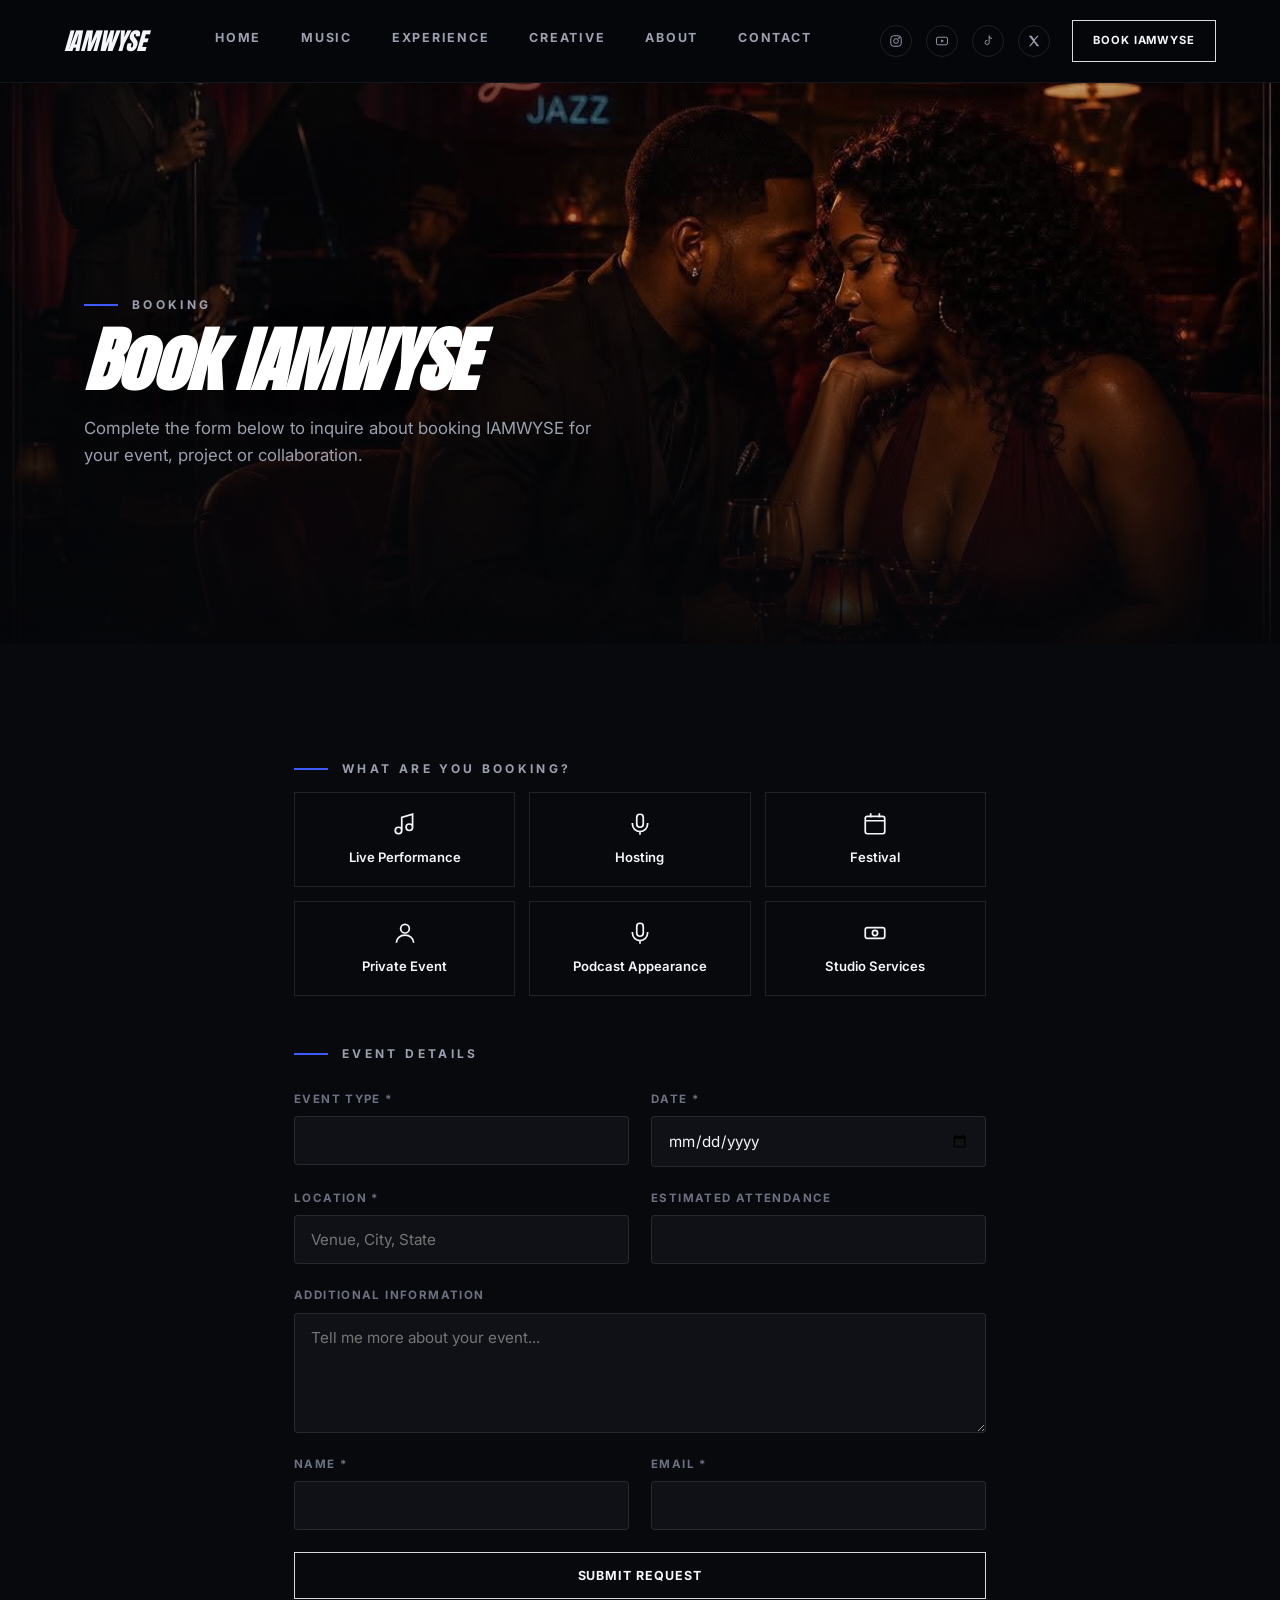
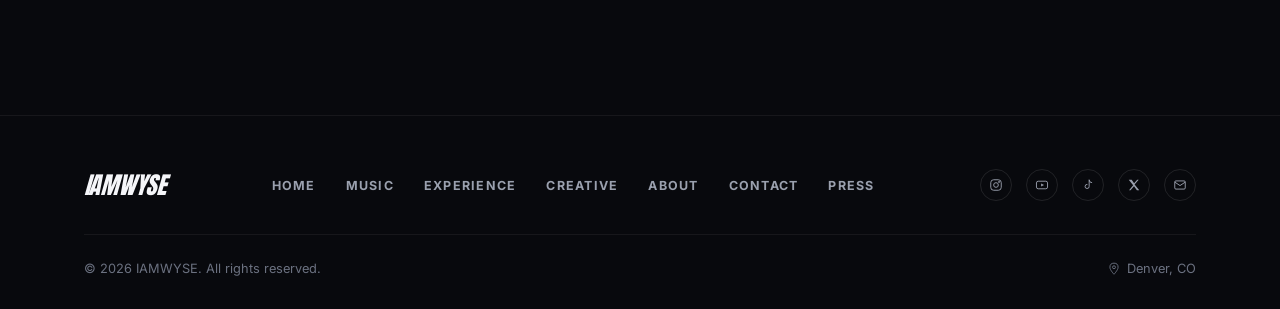
==== commit 28758c6d: "Booking page: remove packages, stack booking type above form in one column Co-Authored-By: Claude Op" ====
--- a/book.html
+++ b/book.html
@@ -58,45 +58,16 @@
 </section>
 
 <section>
-  <div class="container" style="display:grid;grid-template-columns:0.8fr 1.2fr;gap:56px;">
+  <div class="container" style="max-width:820px;">
     <div class="reveal">
       <div class="eyebrow">What Are You Booking?</div>
-      <div class="checkbox-grid" style="grid-template-columns:repeat(2,1fr);margin-bottom:36px;">
+      <div class="checkbox-grid" style="margin-bottom:48px;">
         <label class="check-card"><input type="checkbox" name="booktype" value="live"><svg viewBox="0 0 24 24" fill="none" stroke="currentColor" stroke-width="1.6"><path d="M9 18V6l10-3v12M9 18a3 3 0 1 1-6 0 3 3 0 0 1 6 0zm10-3a3 3 0 1 1-6 0 3 3 0 0 1 6 0z"/></svg>Live Performance</label>
         <label class="check-card"><input type="checkbox" name="booktype" value="hosting"><svg viewBox="0 0 24 24" fill="none" stroke="currentColor" stroke-width="1.6"><path d="M12 15a3 3 0 0 0 3-3V6a3 3 0 1 0-6 0v6a3 3 0 0 0 3 3zM19 11v1a7 7 0 0 1-14 0v-1M12 19v3"/></svg>Hosting</label>
         <label class="check-card"><input type="checkbox" name="booktype" value="festival"><svg viewBox="0 0 24 24" fill="none" stroke="currentColor" stroke-width="1.6"><path d="M8 2v4M16 2v4M3 9h18M5 5h14a2 2 0 0 1 2 2v12a2 2 0 0 1-2 2H5a2 2 0 0 1-2-2V7a2 2 0 0 1 2-2z"/></svg>Festival</label>
         <label class="check-card"><input type="checkbox" name="booktype" value="private"><svg viewBox="0 0 24 24" fill="none" stroke="currentColor" stroke-width="1.6"><path d="M4 21c0-4 3.5-7 8-7s8 3 8 7M12 12a4 4 0 1 0 0-8 4 4 0 0 0 0 8z"/></svg>Private Event</label>
         <label class="check-card"><input type="checkbox" name="booktype" value="podcast"><svg viewBox="0 0 24 24" fill="none" stroke="currentColor" stroke-width="1.6"><path d="M12 15a3 3 0 0 0 3-3V6a3 3 0 1 0-6 0v6a3 3 0 0 0 3 3zM19 11v1a7 7 0 0 1-14 0v-1M12 19v3"/></svg>Podcast Appearance</label>
         <label class="check-card"><input type="checkbox" name="booktype" value="studio"><svg viewBox="0 0 24 24" fill="none" stroke="currentColor" stroke-width="1.6"><rect x="3" y="7" width="18" height="10" rx="2"/><circle cx="12" cy="12" r="2.4"/></svg>Studio Services</label>
-      </div>
-
-      <div class="eyebrow">Booking Packages</div>
-      <div style="display:flex;flex-direction:column;gap:18px;margin-top:20px;">
-        <div class="package-card">
-          <h3>Community</h3>
-          <div class="price">$1,500</div>
-          <ul>
-            <li><svg viewBox="0 0 24 24" fill="none" stroke="currentColor" stroke-width="2.4"><path d="M20 6L9 17l-5-5"/></svg>45–60 min set</li>
-            <li><svg viewBox="0 0 24 24" fill="none" stroke="currentColor" stroke-width="2.4"><path d="M20 6L9 17l-5-5"/></svg>Solo performance</li>
-          </ul>
-        </div>
-        <div class="package-card is-featured">
-          <h3>Mid-Size Venue</h3>
-          <div class="price">$2,500</div>
-          <ul>
-            <li><svg viewBox="0 0 24 24" fill="none" stroke="currentColor" stroke-width="2.4"><path d="M20 6L9 17l-5-5"/></svg>60–75 min set</li>
-            <li><svg viewBox="0 0 24 24" fill="none" stroke="currentColor" stroke-width="2.4"><path d="M20 6L9 17l-5-5"/></svg>Full band available</li>
-            <li><svg viewBox="0 0 24 24" fill="none" stroke="currentColor" stroke-width="2.4"><path d="M20 6L9 17l-5-5"/></svg>Meet &amp; greet</li>
-          </ul>
-        </div>
-        <div class="package-card">
-          <h3>Festival</h3>
-          <div class="price">$3,500+</div>
-          <ul>
-            <li><svg viewBox="0 0 24 24" fill="none" stroke="currentColor" stroke-width="2.4"><path d="M20 6L9 17l-5-5"/></svg>Full production set</li>
-            <li><svg viewBox="0 0 24 24" fill="none" stroke="currentColor" stroke-width="2.4"><path d="M20 6L9 17l-5-5"/></svg>Custom scope &amp; travel</li>
-          </ul>
-        </div>
       </div>
     </div>
 
--- a/css/style.css
+++ b/css/style.css
@@ -896,26 +896,6 @@
 .pricing-table { width: 100%; border-collapse: collapse; margin-top: 20px; }
 .pricing-table td { padding: 14px 4px; border-bottom: 1px solid var(--line-soft); font-size: 0.92rem; }
 .pricing-table td:last-child { text-align: right; color: var(--text); font-weight: 700; }
-
-.package-card {
-  border: 1px solid var(--line);
-  padding: 30px 26px;
-  background: var(--bg-alt);
-  transition: all 0.35s var(--ease);
-}
-.package-card.is-featured { border-color: var(--accent); background: var(--bg-raised); position: relative; }
-.package-card.is-featured::before {
-  content: "MOST BOOKED";
-  position: absolute; top: -12px; left: 26px;
-  background: var(--accent);
-  font-size: 0.65rem; font-weight: 800; letter-spacing: 0.1em;
-  padding: 5px 12px;
-}
-.package-card h3 { font-family: var(--font-display); text-transform: uppercase; font-size: 1.2rem; }
-.package-card .price { font-family: var(--font-display); font-size: 2.1rem; color: var(--text); margin: 12px 0; }
-.package-card ul { display: flex; flex-direction: column; gap: 10px; margin: 18px 0 24px; }
-.package-card li { font-size: 0.88rem; color: var(--text-muted); display: flex; gap: 10px; align-items: center; }
-.package-card li svg { width: 14px; height: 14px; color: var(--text); flex-shrink: 0; }
 
 /* ---------- CTA / Newsletter ---------- */
 .cta-band {
